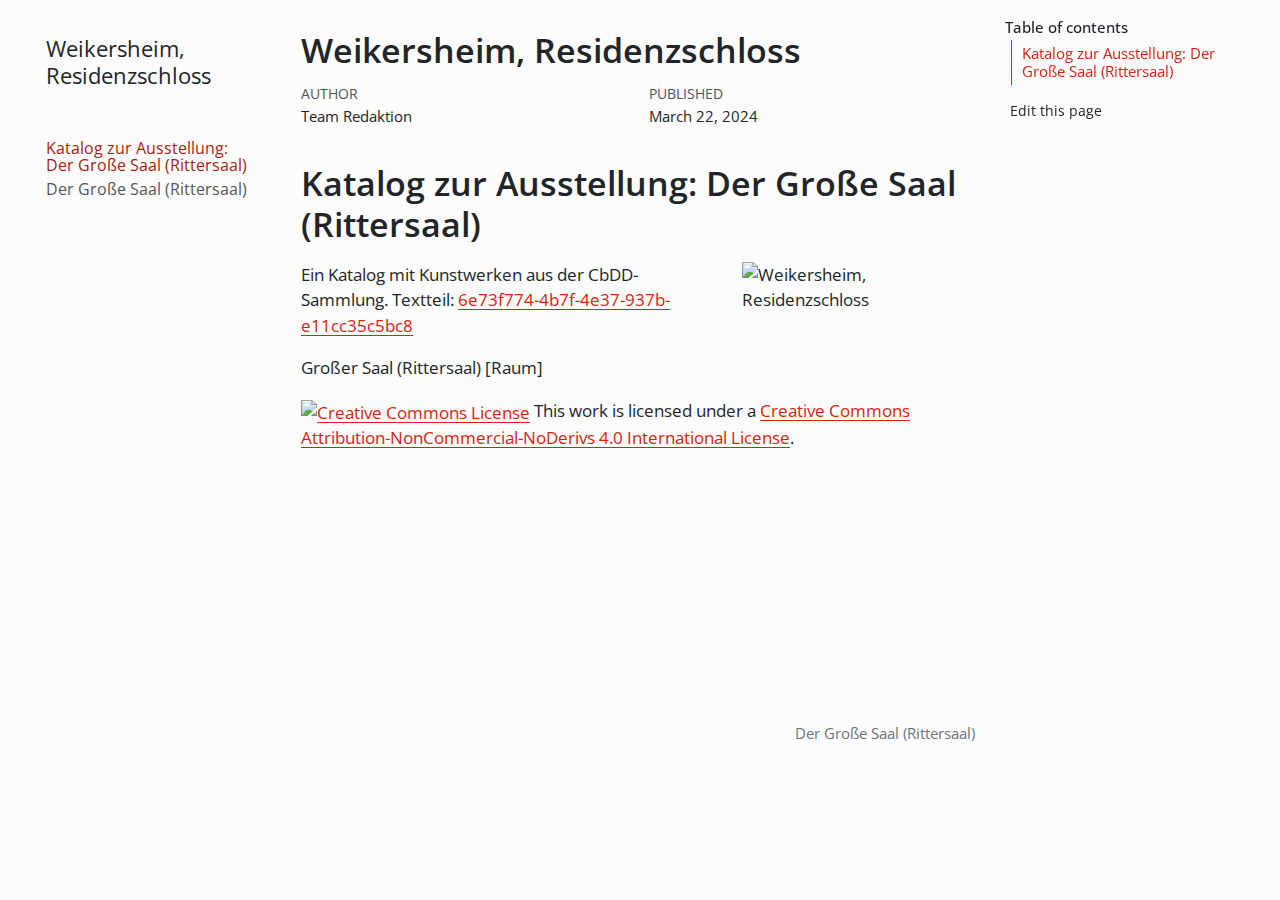
==== docs/index.html @ 5b93f862 "quarto rendered files" ====
<!DOCTYPE html>
<html xmlns="http://www.w3.org/1999/xhtml" lang="en" xml:lang="en"><head>

<meta charset="utf-8">
<meta name="generator" content="quarto-1.4.554">

<meta name="viewport" content="width=device-width, initial-scale=1.0, user-scalable=yes">

<meta name="author" content="Team Redaktion">
<meta name="dcterms.date" content="2024-03-22">

<title>Weikersheim, Residenzschloss</title>
<style>
code{white-space: pre-wrap;}
span.smallcaps{font-variant: small-caps;}
div.columns{display: flex; gap: min(4vw, 1.5em);}
div.column{flex: auto; overflow-x: auto;}
div.hanging-indent{margin-left: 1.5em; text-indent: -1.5em;}
ul.task-list{list-style: none;}
ul.task-list li input[type="checkbox"] {
  width: 0.8em;
  margin: 0 0.8em 0.2em -1em; /* quarto-specific, see https://github.com/quarto-dev/quarto-cli/issues/4556 */ 
  vertical-align: middle;
}
</style>


<script src="site_libs/quarto-nav/quarto-nav.js"></script>
<script src="site_libs/quarto-nav/headroom.min.js"></script>
<script src="site_libs/clipboard/clipboard.min.js"></script>
<script src="site_libs/quarto-search/autocomplete.umd.js"></script>
<script src="site_libs/quarto-search/fuse.min.js"></script>
<script src="site_libs/quarto-search/quarto-search.js"></script>
<meta name="quarto:offset" content="./">
<link href="./section.html" rel="next">
<script src="site_libs/quarto-html/quarto.js"></script>
<script src="site_libs/quarto-html/popper.min.js"></script>
<script src="site_libs/quarto-html/tippy.umd.min.js"></script>
<script src="site_libs/quarto-html/anchor.min.js"></script>
<link href="site_libs/quarto-html/tippy.css" rel="stylesheet">
<link href="site_libs/quarto-html/quarto-syntax-highlighting.css" rel="stylesheet" id="quarto-text-highlighting-styles">
<script src="site_libs/bootstrap/bootstrap.min.js"></script>
<link href="site_libs/bootstrap/bootstrap-icons.css" rel="stylesheet">
<link href="site_libs/bootstrap/bootstrap.min.css" rel="stylesheet" id="quarto-bootstrap" data-mode="light">
<script id="quarto-search-options" type="application/json">{
  "location": "sidebar",
  "copy-button": false,
  "collapse-after": 3,
  "panel-placement": "start",
  "type": "textbox",
  "limit": 50,
  "keyboard-shortcut": [
    "f",
    "/",
    "s"
  ],
  "show-item-context": false,
  "language": {
    "search-no-results-text": "No results",
    "search-matching-documents-text": "matching documents",
    "search-copy-link-title": "Copy link to search",
    "search-hide-matches-text": "Hide additional matches",
    "search-more-match-text": "more match in this document",
    "search-more-matches-text": "more matches in this document",
    "search-clear-button-title": "Clear",
    "search-text-placeholder": "",
    "search-detached-cancel-button-title": "Cancel",
    "search-submit-button-title": "Submit",
    "search-label": "Search"
  }
}</script>
<script async="" src="https://hypothes.is/embed.js"></script>
<script>
  window.document.addEventListener("DOMContentLoaded", function (_event) {
    document.body.classList.add('hypothesis-enabled');
  });
</script>


</head>

<body class="nav-sidebar floating">

<div id="quarto-search-results"></div>
  <header id="quarto-header" class="headroom fixed-top">
  <nav class="quarto-secondary-nav">
    <div class="container-fluid d-flex">
      <button type="button" class="quarto-btn-toggle btn" data-bs-toggle="collapse" data-bs-target=".quarto-sidebar-collapse-item" aria-controls="quarto-sidebar" aria-expanded="false" aria-label="Toggle sidebar navigation" onclick="if (window.quartoToggleHeadroom) { window.quartoToggleHeadroom(); }">
        <i class="bi bi-layout-text-sidebar-reverse"></i>
      </button>
        <nav class="quarto-page-breadcrumbs" aria-label="breadcrumb"><ol class="breadcrumb"><li class="breadcrumb-item"><a href="./index.html"><span class="chapter-title">Katalog zur Ausstellung: Der Große Saal (Rittersaal)</span></a></li></ol></nav>
        <a class="flex-grow-1" role="button" data-bs-toggle="collapse" data-bs-target=".quarto-sidebar-collapse-item" aria-controls="quarto-sidebar" aria-expanded="false" aria-label="Toggle sidebar navigation" onclick="if (window.quartoToggleHeadroom) { window.quartoToggleHeadroom(); }">      
        </a>
      <button type="button" class="btn quarto-search-button" aria-label="" onclick="window.quartoOpenSearch();">
        <i class="bi bi-search"></i>
      </button>
    </div>
  </nav>
</header>
<!-- content -->
<div id="quarto-content" class="quarto-container page-columns page-rows-contents page-layout-article">
<!-- sidebar -->
  <nav id="quarto-sidebar" class="sidebar collapse collapse-horizontal quarto-sidebar-collapse-item sidebar-navigation floating overflow-auto">
    <div class="pt-lg-2 mt-2 text-left sidebar-header">
    <div class="sidebar-title mb-0 py-0">
      <a href="./">Weikersheim, Residenzschloss</a> 
        <div class="sidebar-tools-main">
    <a href="https://github.com/0xBuro/section-notebook" title="Source Code" class="quarto-navigation-tool px-1" aria-label="Source Code"><i class="bi bi-github"></i></a>
    <div class="dropdown">
      <a href="" title="Download" id="quarto-navigation-tool-dropdown-0" class="quarto-navigation-tool dropdown-toggle px-1" data-bs-toggle="dropdown" aria-expanded="false" aria-label="Download"><i class="bi bi-download"></i></a>
      <ul class="dropdown-menu" aria-labelledby="quarto-navigation-tool-dropdown-0">
          <li>
            <a class="dropdown-item sidebar-tools-main-item" href="./Weikersheim,-Residenzschloss.pdf">
              <i class="bi bi-bi-file-pdf pe-1"></i>
            Download PDF
            </a>
          </li>
          <li>
            <a class="dropdown-item sidebar-tools-main-item" href="./Weikersheim,-Residenzschloss.docx">
              <i class="bi bi-bi-file-word pe-1"></i>
            Download Docx
            </a>
          </li>
          <li>
            <a class="dropdown-item sidebar-tools-main-item" href="./Weikersheim,-Residenzschloss.epub">
              <i class="bi bi-bi-journal pe-1"></i>
            Download ePub
            </a>
          </li>
      </ul>
    </div>
</div>
    </div>
      </div>
        <div class="mt-2 flex-shrink-0 align-items-center">
        <div class="sidebar-search">
        <div id="quarto-search" class="" title="Search"></div>
        </div>
        </div>
    <div class="sidebar-menu-container"> 
    <ul class="list-unstyled mt-1">
        <li class="sidebar-item">
  <div class="sidebar-item-container"> 
  <a href="./index.html" class="sidebar-item-text sidebar-link active"><span class="chapter-title">Katalog zur Ausstellung: Der Große Saal (Rittersaal)</span></a>
  </div>
</li>
        <li class="sidebar-item">
  <div class="sidebar-item-container"> 
  <a href="./section.html" class="sidebar-item-text sidebar-link"><span class="chapter-title">Der Große Saal (Rittersaal)</span></a>
  </div>
</li>
    </ul>
    </div>
</nav>
<div id="quarto-sidebar-glass" class="quarto-sidebar-collapse-item" data-bs-toggle="collapse" data-bs-target=".quarto-sidebar-collapse-item"></div>
<!-- margin-sidebar -->
    <div id="quarto-margin-sidebar" class="sidebar margin-sidebar">
        <nav id="TOC" role="doc-toc" class="toc-active">
    <h2 id="toc-title">Table of contents</h2>
   
  <ul>
  <li><a href="#katalog-zur-ausstellung-der-große-saal-rittersaal" id="toc-katalog-zur-ausstellung-der-große-saal-rittersaal" class="nav-link active" data-scroll-target="#katalog-zur-ausstellung-der-große-saal-rittersaal">Katalog zur Ausstellung: Der Große Saal (Rittersaal)</a></li>
  </ul>
<div class="toc-actions"><ul><li><a href="https://github.com/0xBuro/section-notebook/edit/main/index.qmd" class="toc-action"><i class="bi bi-github"></i>Edit this page</a></li></ul></div></nav>
    </div>
<!-- main -->
<main class="content" id="quarto-document-content">

<header id="title-block-header" class="quarto-title-block default">
<div class="quarto-title">
<h1 class="title">Weikersheim, Residenzschloss</h1>
</div>



<div class="quarto-title-meta">

    <div>
    <div class="quarto-title-meta-heading">Author</div>
    <div class="quarto-title-meta-contents">
             <p>Team Redaktion </p>
          </div>
  </div>
    
    <div>
    <div class="quarto-title-meta-heading">Published</div>
    <div class="quarto-title-meta-contents">
      <p class="date">March 22, 2024</p>
    </div>
  </div>
  
    
  </div>
  


</header>



<section id="katalog-zur-ausstellung-der-große-saal-rittersaal" class="level1">
<h1>Katalog zur Ausstellung: Der Große Saal (Rittersaal)</h1><p><img src="images/fmd10005860a.jpg" title="Weikersheim, Residenzschloss" class="quarto-cover-image img-fluid"></p>
<p>Ein Katalog mit Kunstwerken aus der CbDD-Sammlung. Textteil: <a href="https://www.deckenmalerei.eu/42d06165-58e7-4653-bfe4-3d5f7091fc33#6e73f774-4b7f-4e37-937b-e11cc35c5bc8">6e73f774-4b7f-4e37-937b-e11cc35c5bc8</a></p>
<p>Großer Saal (Rittersaal) [Raum]<br></p>
<p><a rel="license" href="https://creativecommons.org/licenses/by-nc-nd/4.0/"><img alt="Creative Commons License" style="border-width:0" src="https://licensebuttons.net/l/by-nc-nd/4.0/88x31.png"></a> This work is licensed under a <a rel="license" href="https://creativecommons.org/licenses/by-nc-nd/4.0/">Creative Commons Attribution-NonCommercial-NoDerivs 4.0 International License</a>.</p>


</section>

</main> <!-- /main -->
<script id="quarto-html-after-body" type="application/javascript">
window.document.addEventListener("DOMContentLoaded", function (event) {
  const toggleBodyColorMode = (bsSheetEl) => {
    const mode = bsSheetEl.getAttribute("data-mode");
    const bodyEl = window.document.querySelector("body");
    if (mode === "dark") {
      bodyEl.classList.add("quarto-dark");
      bodyEl.classList.remove("quarto-light");
    } else {
      bodyEl.classList.add("quarto-light");
      bodyEl.classList.remove("quarto-dark");
    }
  }
  const toggleBodyColorPrimary = () => {
    const bsSheetEl = window.document.querySelector("link#quarto-bootstrap");
    if (bsSheetEl) {
      toggleBodyColorMode(bsSheetEl);
    }
  }
  toggleBodyColorPrimary();  
  const icon = "";
  const anchorJS = new window.AnchorJS();
  anchorJS.options = {
    placement: 'right',
    icon: icon
  };
  anchorJS.add('.anchored');
  const isCodeAnnotation = (el) => {
    for (const clz of el.classList) {
      if (clz.startsWith('code-annotation-')) {                     
        return true;
      }
    }
    return false;
  }
  const clipboard = new window.ClipboardJS('.code-copy-button', {
    text: function(trigger) {
      const codeEl = trigger.previousElementSibling.cloneNode(true);
      for (const childEl of codeEl.children) {
        if (isCodeAnnotation(childEl)) {
          childEl.remove();
        }
      }
      return codeEl.innerText;
    }
  });
  clipboard.on('success', function(e) {
    // button target
    const button = e.trigger;
    // don't keep focus
    button.blur();
    // flash "checked"
    button.classList.add('code-copy-button-checked');
    var currentTitle = button.getAttribute("title");
    button.setAttribute("title", "Copied!");
    let tooltip;
    if (window.bootstrap) {
      button.setAttribute("data-bs-toggle", "tooltip");
      button.setAttribute("data-bs-placement", "left");
      button.setAttribute("data-bs-title", "Copied!");
      tooltip = new bootstrap.Tooltip(button, 
        { trigger: "manual", 
          customClass: "code-copy-button-tooltip",
          offset: [0, -8]});
      tooltip.show();    
    }
    setTimeout(function() {
      if (tooltip) {
        tooltip.hide();
        button.removeAttribute("data-bs-title");
        button.removeAttribute("data-bs-toggle");
        button.removeAttribute("data-bs-placement");
      }
      button.setAttribute("title", currentTitle);
      button.classList.remove('code-copy-button-checked');
    }, 1000);
    // clear code selection
    e.clearSelection();
  });
    var localhostRegex = new RegExp(/^(?:http|https):\/\/localhost\:?[0-9]*\//);
    var mailtoRegex = new RegExp(/^mailto:/);
      var filterRegex = new RegExp('/' + window.location.host + '/');
    var isInternal = (href) => {
        return filterRegex.test(href) || localhostRegex.test(href) || mailtoRegex.test(href);
    }
    // Inspect non-navigation links and adorn them if external
 	var links = window.document.querySelectorAll('a[href]:not(.nav-link):not(.navbar-brand):not(.toc-action):not(.sidebar-link):not(.sidebar-item-toggle):not(.pagination-link):not(.no-external):not([aria-hidden]):not(.dropdown-item):not(.quarto-navigation-tool)');
    for (var i=0; i<links.length; i++) {
      const link = links[i];
      if (!isInternal(link.href)) {
        // undo the damage that might have been done by quarto-nav.js in the case of
        // links that we want to consider external
        if (link.dataset.originalHref !== undefined) {
          link.href = link.dataset.originalHref;
        }
      }
    }
  function tippyHover(el, contentFn, onTriggerFn, onUntriggerFn) {
    const config = {
      allowHTML: true,
      maxWidth: 500,
      delay: 100,
      arrow: false,
      appendTo: function(el) {
          return el.parentElement;
      },
      interactive: true,
      interactiveBorder: 10,
      theme: 'quarto',
      placement: 'bottom-start',
    };
    if (contentFn) {
      config.content = contentFn;
    }
    if (onTriggerFn) {
      config.onTrigger = onTriggerFn;
    }
    if (onUntriggerFn) {
      config.onUntrigger = onUntriggerFn;
    }
    window.tippy(el, config); 
  }
  const noterefs = window.document.querySelectorAll('a[role="doc-noteref"]');
  for (var i=0; i<noterefs.length; i++) {
    const ref = noterefs[i];
    tippyHover(ref, function() {
      // use id or data attribute instead here
      let href = ref.getAttribute('data-footnote-href') || ref.getAttribute('href');
      try { href = new URL(href).hash; } catch {}
      const id = href.replace(/^#\/?/, "");
      const note = window.document.getElementById(id);
      if (note) {
        return note.innerHTML;
      } else {
        return "";
      }
    });
  }
  const xrefs = window.document.querySelectorAll('a.quarto-xref');
  const processXRef = (id, note) => {
    // Strip column container classes
    const stripColumnClz = (el) => {
      el.classList.remove("page-full", "page-columns");
      if (el.children) {
        for (const child of el.children) {
          stripColumnClz(child);
        }
      }
    }
    stripColumnClz(note)
    if (id === null || id.startsWith('sec-')) {
      // Special case sections, only their first couple elements
      const container = document.createElement("div");
      if (note.children && note.children.length > 2) {
        container.appendChild(note.children[0].cloneNode(true));
        for (let i = 1; i < note.children.length; i++) {
          const child = note.children[i];
          if (child.tagName === "P" && child.innerText === "") {
            continue;
          } else {
            container.appendChild(child.cloneNode(true));
            break;
          }
        }
        if (window.Quarto?.typesetMath) {
          window.Quarto.typesetMath(container);
        }
        return container.innerHTML
      } else {
        if (window.Quarto?.typesetMath) {
          window.Quarto.typesetMath(note);
        }
        return note.innerHTML;
      }
    } else {
      // Remove any anchor links if they are present
      const anchorLink = note.querySelector('a.anchorjs-link');
      if (anchorLink) {
        anchorLink.remove();
      }
      if (window.Quarto?.typesetMath) {
        window.Quarto.typesetMath(note);
      }
      // TODO in 1.5, we should make sure this works without a callout special case
      if (note.classList.contains("callout")) {
        return note.outerHTML;
      } else {
        return note.innerHTML;
      }
    }
  }
  for (var i=0; i<xrefs.length; i++) {
    const xref = xrefs[i];
    tippyHover(xref, undefined, function(instance) {
      instance.disable();
      let url = xref.getAttribute('href');
      let hash = undefined; 
      if (url.startsWith('#')) {
        hash = url;
      } else {
        try { hash = new URL(url).hash; } catch {}
      }
      if (hash) {
        const id = hash.replace(/^#\/?/, "");
        const note = window.document.getElementById(id);
        if (note !== null) {
          try {
            const html = processXRef(id, note.cloneNode(true));
            instance.setContent(html);
          } finally {
            instance.enable();
            instance.show();
          }
        } else {
          // See if we can fetch this
          fetch(url.split('#')[0])
          .then(res => res.text())
          .then(html => {
            const parser = new DOMParser();
            const htmlDoc = parser.parseFromString(html, "text/html");
            const note = htmlDoc.getElementById(id);
            if (note !== null) {
              const html = processXRef(id, note);
              instance.setContent(html);
            } 
          }).finally(() => {
            instance.enable();
            instance.show();
          });
        }
      } else {
        // See if we can fetch a full url (with no hash to target)
        // This is a special case and we should probably do some content thinning / targeting
        fetch(url)
        .then(res => res.text())
        .then(html => {
          const parser = new DOMParser();
          const htmlDoc = parser.parseFromString(html, "text/html");
          const note = htmlDoc.querySelector('main.content');
          if (note !== null) {
            // This should only happen for chapter cross references
            // (since there is no id in the URL)
            // remove the first header
            if (note.children.length > 0 && note.children[0].tagName === "HEADER") {
              note.children[0].remove();
            }
            const html = processXRef(null, note);
            instance.setContent(html);
          } 
        }).finally(() => {
          instance.enable();
          instance.show();
        });
      }
    }, function(instance) {
    });
  }
      let selectedAnnoteEl;
      const selectorForAnnotation = ( cell, annotation) => {
        let cellAttr = 'data-code-cell="' + cell + '"';
        let lineAttr = 'data-code-annotation="' +  annotation + '"';
        const selector = 'span[' + cellAttr + '][' + lineAttr + ']';
        return selector;
      }
      const selectCodeLines = (annoteEl) => {
        const doc = window.document;
        const targetCell = annoteEl.getAttribute("data-target-cell");
        const targetAnnotation = annoteEl.getAttribute("data-target-annotation");
        const annoteSpan = window.document.querySelector(selectorForAnnotation(targetCell, targetAnnotation));
        const lines = annoteSpan.getAttribute("data-code-lines").split(",");
        const lineIds = lines.map((line) => {
          return targetCell + "-" + line;
        })
        let top = null;
        let height = null;
        let parent = null;
        if (lineIds.length > 0) {
            //compute the position of the single el (top and bottom and make a div)
            const el = window.document.getElementById(lineIds[0]);
            top = el.offsetTop;
            height = el.offsetHeight;
            parent = el.parentElement.parentElement;
          if (lineIds.length > 1) {
            const lastEl = window.document.getElementById(lineIds[lineIds.length - 1]);
            const bottom = lastEl.offsetTop + lastEl.offsetHeight;
            height = bottom - top;
          }
          if (top !== null && height !== null && parent !== null) {
            // cook up a div (if necessary) and position it 
            let div = window.document.getElementById("code-annotation-line-highlight");
            if (div === null) {
              div = window.document.createElement("div");
              div.setAttribute("id", "code-annotation-line-highlight");
              div.style.position = 'absolute';
              parent.appendChild(div);
            }
            div.style.top = top - 2 + "px";
            div.style.height = height + 4 + "px";
            div.style.left = 0;
            let gutterDiv = window.document.getElementById("code-annotation-line-highlight-gutter");
            if (gutterDiv === null) {
              gutterDiv = window.document.createElement("div");
              gutterDiv.setAttribute("id", "code-annotation-line-highlight-gutter");
              gutterDiv.style.position = 'absolute';
              const codeCell = window.document.getElementById(targetCell);
              const gutter = codeCell.querySelector('.code-annotation-gutter');
              gutter.appendChild(gutterDiv);
            }
            gutterDiv.style.top = top - 2 + "px";
            gutterDiv.style.height = height + 4 + "px";
          }
          selectedAnnoteEl = annoteEl;
        }
      };
      const unselectCodeLines = () => {
        const elementsIds = ["code-annotation-line-highlight", "code-annotation-line-highlight-gutter"];
        elementsIds.forEach((elId) => {
          const div = window.document.getElementById(elId);
          if (div) {
            div.remove();
          }
        });
        selectedAnnoteEl = undefined;
      };
        // Handle positioning of the toggle
    window.addEventListener(
      "resize",
      throttle(() => {
        elRect = undefined;
        if (selectedAnnoteEl) {
          selectCodeLines(selectedAnnoteEl);
        }
      }, 10)
    );
    function throttle(fn, ms) {
    let throttle = false;
    let timer;
      return (...args) => {
        if(!throttle) { // first call gets through
            fn.apply(this, args);
            throttle = true;
        } else { // all the others get throttled
            if(timer) clearTimeout(timer); // cancel #2
            timer = setTimeout(() => {
              fn.apply(this, args);
              timer = throttle = false;
            }, ms);
        }
      };
    }
      // Attach click handler to the DT
      const annoteDls = window.document.querySelectorAll('dt[data-target-cell]');
      for (const annoteDlNode of annoteDls) {
        annoteDlNode.addEventListener('click', (event) => {
          const clickedEl = event.target;
          if (clickedEl !== selectedAnnoteEl) {
            unselectCodeLines();
            const activeEl = window.document.querySelector('dt[data-target-cell].code-annotation-active');
            if (activeEl) {
              activeEl.classList.remove('code-annotation-active');
            }
            selectCodeLines(clickedEl);
            clickedEl.classList.add('code-annotation-active');
          } else {
            // Unselect the line
            unselectCodeLines();
            clickedEl.classList.remove('code-annotation-active');
          }
        });
      }
  const findCites = (el) => {
    const parentEl = el.parentElement;
    if (parentEl) {
      const cites = parentEl.dataset.cites;
      if (cites) {
        return {
          el,
          cites: cites.split(' ')
        };
      } else {
        return findCites(el.parentElement)
      }
    } else {
      return undefined;
    }
  };
  var bibliorefs = window.document.querySelectorAll('a[role="doc-biblioref"]');
  for (var i=0; i<bibliorefs.length; i++) {
    const ref = bibliorefs[i];
    const citeInfo = findCites(ref);
    if (citeInfo) {
      tippyHover(citeInfo.el, function() {
        var popup = window.document.createElement('div');
        citeInfo.cites.forEach(function(cite) {
          var citeDiv = window.document.createElement('div');
          citeDiv.classList.add('hanging-indent');
          citeDiv.classList.add('csl-entry');
          var biblioDiv = window.document.getElementById('ref-' + cite);
          if (biblioDiv) {
            citeDiv.innerHTML = biblioDiv.innerHTML;
          }
          popup.appendChild(citeDiv);
        });
        return popup.innerHTML;
      });
    }
  }
});
</script>
<nav class="page-navigation">
  <div class="nav-page nav-page-previous">
  </div>
  <div class="nav-page nav-page-next">
      <a href="./section.html" class="pagination-link" aria-label="Der Große Saal (Rittersaal)">
        <span class="nav-page-text"><span class="chapter-title">Der Große Saal (Rittersaal)</span></span> <i class="bi bi-arrow-right-short"></i>
      </a>
  </div>
</nav>
</div> <!-- /content -->




<footer class="footer"><div class="nav-footer"><div class="nav-footer-center"><div class="toc-actions d-sm-block d-md-none"><ul><li><a href="https://github.com/0xBuro/section-notebook/edit/main/index.qmd" class="toc-action"><i class="bi bi-github"></i>Edit this page</a></li></ul></div></div></div></footer></body></html>
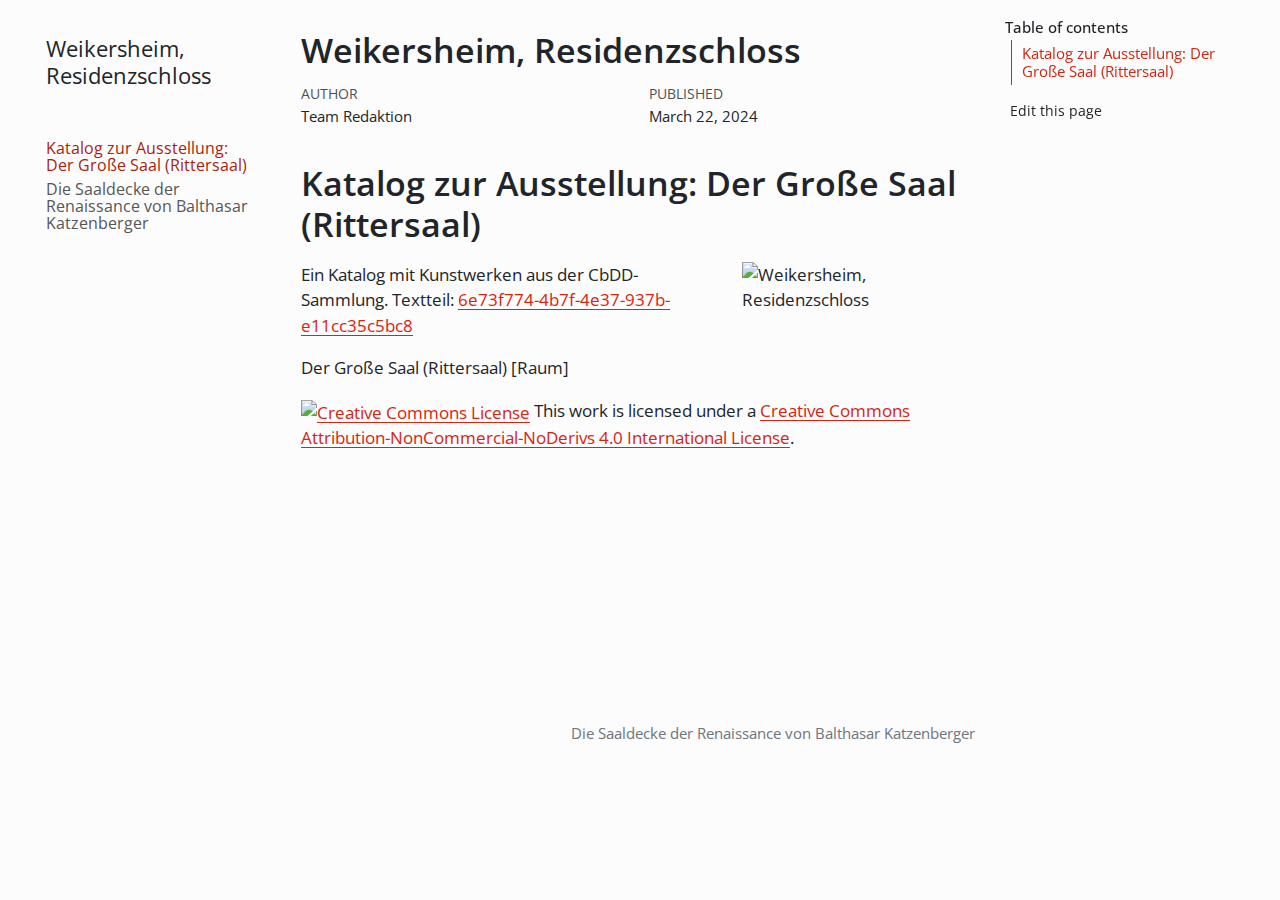
==== commit 5f5b3dab: "minor update hw2" ====
--- a/docs/index.html
+++ b/docs/index.html
@@ -146,7 +146,7 @@
 </li>
         <li class="sidebar-item">
   <div class="sidebar-item-container"> 
-  <a href="./section.html" class="sidebar-item-text sidebar-link"><span class="chapter-title">Der Große Saal (Rittersaal)</span></a>
+  <a href="./section.html" class="sidebar-item-text sidebar-link"><span class="chapter-title">Die Saaldecke der Renaissance von Balthasar Katzenberger</span></a>
   </div>
 </li>
     </ul>
@@ -200,8 +200,8 @@
 
 <section id="katalog-zur-ausstellung-der-große-saal-rittersaal" class="level1">
 <h1>Katalog zur Ausstellung: Der Große Saal (Rittersaal)</h1><p><img src="images/fmd10005860a.jpg" title="Weikersheim, Residenzschloss" class="quarto-cover-image img-fluid"></p>
-<p>Ein Katalog mit Kunstwerken aus der CbDD-Sammlung. Textteil: <a href="https://www.deckenmalerei.eu/42d06165-58e7-4653-bfe4-3d5f7091fc33#6e73f774-4b7f-4e37-937b-e11cc35c5bc8">6e73f774-4b7f-4e37-937b-e11cc35c5bc8</a></p>
-<p>Großer Saal (Rittersaal) [Raum]<br></p>
+<p>Ein Katalog mit Kunstwerken aus der CbDD-Sammlung. Textteil: <a href="https://www.deckenmalerei.eu/6e73f774-4b7f-4e37-937b-e11cc35c5bc8">6e73f774-4b7f-4e37-937b-e11cc35c5bc8</a></p>
+<p>Der Große Saal (Rittersaal) [Raum]<br></p>
 <p><a rel="license" href="https://creativecommons.org/licenses/by-nc-nd/4.0/"><img alt="Creative Commons License" style="border-width:0" src="https://licensebuttons.net/l/by-nc-nd/4.0/88x31.png"></a> This work is licensed under a <a rel="license" href="https://creativecommons.org/licenses/by-nc-nd/4.0/">Creative Commons Attribution-NonCommercial-NoDerivs 4.0 International License</a>.</p>
 
 
@@ -621,8 +621,8 @@
   <div class="nav-page nav-page-previous">
   </div>
   <div class="nav-page nav-page-next">
-      <a href="./section.html" class="pagination-link" aria-label="Der Große Saal (Rittersaal)">
-        <span class="nav-page-text"><span class="chapter-title">Der Große Saal (Rittersaal)</span></span> <i class="bi bi-arrow-right-short"></i>
+      <a href="./section.html" class="pagination-link" aria-label="Die Saaldecke der Renaissance von Balthasar Katzenberger">
+        <span class="nav-page-text"><span class="chapter-title">Die Saaldecke der Renaissance von Balthasar Katzenberger</span></span> <i class="bi bi-arrow-right-short"></i>
       </a>
   </div>
 </nav>
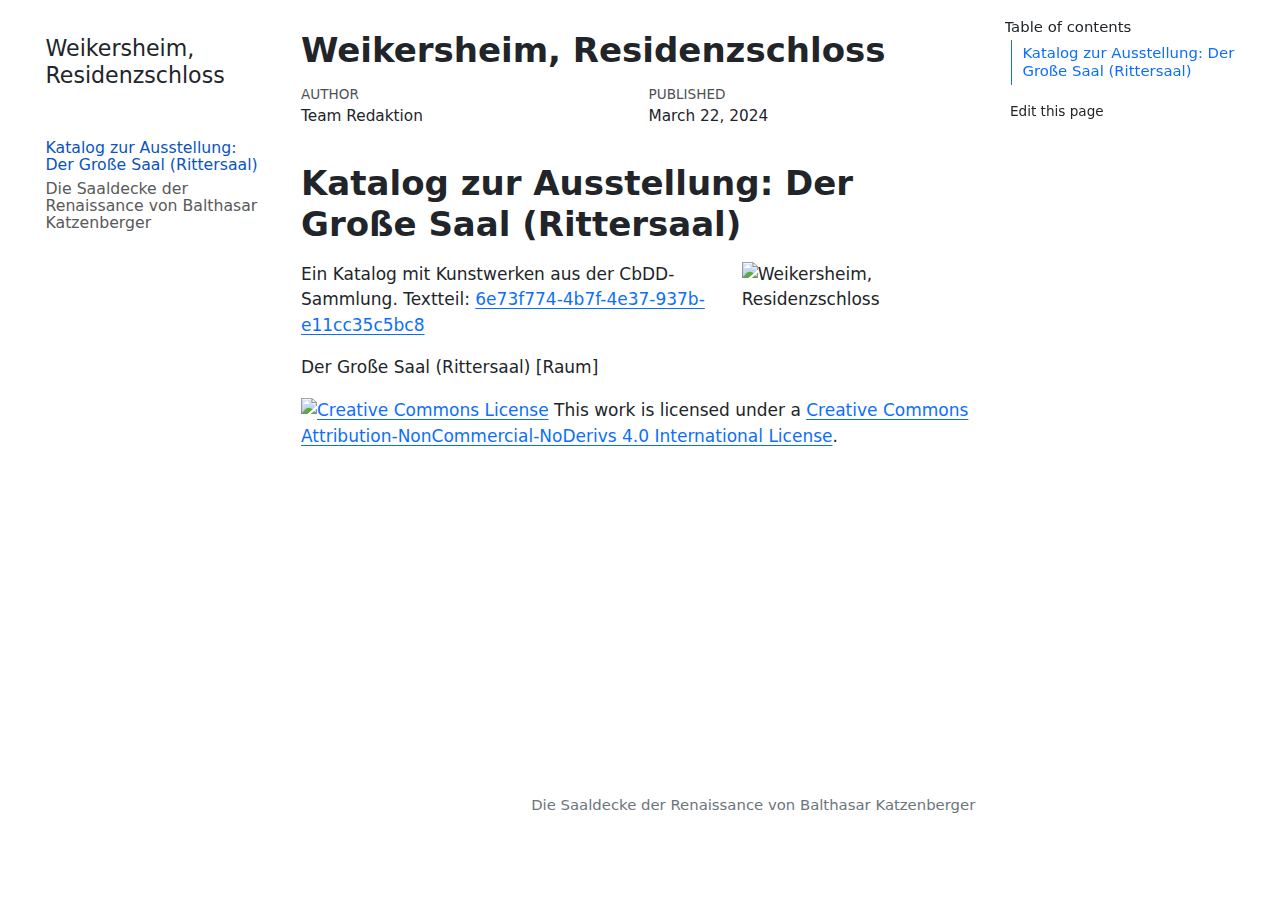
==== commit 138b195e: "minor fixes" ====
--- a/docs/index.html
+++ b/docs/index.html
@@ -2,7 +2,7 @@
 <html xmlns="http://www.w3.org/1999/xhtml" lang="en" xml:lang="en"><head>
 
 <meta charset="utf-8">
-<meta name="generator" content="quarto-1.4.554">
+<meta name="generator" content="quarto-1.5.55">
 
 <meta name="viewport" content="width=device-width, initial-scale=1.0, user-scalable=yes">
 
@@ -85,13 +85,13 @@
   <header id="quarto-header" class="headroom fixed-top">
   <nav class="quarto-secondary-nav">
     <div class="container-fluid d-flex">
-      <button type="button" class="quarto-btn-toggle btn" data-bs-toggle="collapse" data-bs-target=".quarto-sidebar-collapse-item" aria-controls="quarto-sidebar" aria-expanded="false" aria-label="Toggle sidebar navigation" onclick="if (window.quartoToggleHeadroom) { window.quartoToggleHeadroom(); }">
+      <button type="button" class="quarto-btn-toggle btn" data-bs-toggle="collapse" role="button" data-bs-target=".quarto-sidebar-collapse-item" aria-controls="quarto-sidebar" aria-expanded="false" aria-label="Toggle sidebar navigation" onclick="if (window.quartoToggleHeadroom) { window.quartoToggleHeadroom(); }">
         <i class="bi bi-layout-text-sidebar-reverse"></i>
       </button>
         <nav class="quarto-page-breadcrumbs" aria-label="breadcrumb"><ol class="breadcrumb"><li class="breadcrumb-item"><a href="./index.html"><span class="chapter-title">Katalog zur Ausstellung: Der Große Saal (Rittersaal)</span></a></li></ol></nav>
-        <a class="flex-grow-1" role="button" data-bs-toggle="collapse" data-bs-target=".quarto-sidebar-collapse-item" aria-controls="quarto-sidebar" aria-expanded="false" aria-label="Toggle sidebar navigation" onclick="if (window.quartoToggleHeadroom) { window.quartoToggleHeadroom(); }">      
+        <a class="flex-grow-1" role="navigation" data-bs-toggle="collapse" data-bs-target=".quarto-sidebar-collapse-item" aria-controls="quarto-sidebar" aria-expanded="false" aria-label="Toggle sidebar navigation" onclick="if (window.quartoToggleHeadroom) { window.quartoToggleHeadroom(); }">      
         </a>
-      <button type="button" class="btn quarto-search-button" aria-label="" onclick="window.quartoOpenSearch();">
+      <button type="button" class="btn quarto-search-button" aria-label="Search" onclick="window.quartoOpenSearch();">
         <i class="bi bi-search"></i>
       </button>
     </div>
@@ -107,23 +107,23 @@
         <div class="sidebar-tools-main">
     <a href="https://github.com/0xBuro/section-notebook" title="Source Code" class="quarto-navigation-tool px-1" aria-label="Source Code"><i class="bi bi-github"></i></a>
     <div class="dropdown">
-      <a href="" title="Download" id="quarto-navigation-tool-dropdown-0" class="quarto-navigation-tool dropdown-toggle px-1" data-bs-toggle="dropdown" aria-expanded="false" aria-label="Download"><i class="bi bi-download"></i></a>
+      <a href="" title="Download" id="quarto-navigation-tool-dropdown-0" class="quarto-navigation-tool dropdown-toggle px-1" data-bs-toggle="dropdown" aria-expanded="false" role="link" aria-label="Download"><i class="bi bi-download"></i></a>
       <ul class="dropdown-menu" aria-labelledby="quarto-navigation-tool-dropdown-0">
           <li>
             <a class="dropdown-item sidebar-tools-main-item" href="./Weikersheim,-Residenzschloss.pdf">
-              <i class="bi bi-bi-file-pdf pe-1"></i>
+              <i class="bi bi-file-pdf pe-1"></i>
             Download PDF
             </a>
           </li>
           <li>
             <a class="dropdown-item sidebar-tools-main-item" href="./Weikersheim,-Residenzschloss.docx">
-              <i class="bi bi-bi-file-word pe-1"></i>
+              <i class="bi bi-file-word pe-1"></i>
             Download Docx
             </a>
           </li>
           <li>
             <a class="dropdown-item sidebar-tools-main-item" href="./Weikersheim,-Residenzschloss.epub">
-              <i class="bi bi-bi-journal pe-1"></i>
+              <i class="bi bi-journal pe-1"></i>
             Download ePub
             </a>
           </li>
@@ -243,18 +243,7 @@
     }
     return false;
   }
-  const clipboard = new window.ClipboardJS('.code-copy-button', {
-    text: function(trigger) {
-      const codeEl = trigger.previousElementSibling.cloneNode(true);
-      for (const childEl of codeEl.children) {
-        if (isCodeAnnotation(childEl)) {
-          childEl.remove();
-        }
-      }
-      return codeEl.innerText;
-    }
-  });
-  clipboard.on('success', function(e) {
+  const onCopySuccess = function(e) {
     // button target
     const button = e.trigger;
     // don't keep focus
@@ -286,7 +275,29 @@
     }, 1000);
     // clear code selection
     e.clearSelection();
+  }
+  const getTextToCopy = function(trigger) {
+      const codeEl = trigger.previousElementSibling.cloneNode(true);
+      for (const childEl of codeEl.children) {
+        if (isCodeAnnotation(childEl)) {
+          childEl.remove();
+        }
+      }
+      return codeEl.innerText;
+  }
+  const clipboard = new window.ClipboardJS('.code-copy-button:not([data-in-quarto-modal])', {
+    text: getTextToCopy
   });
+  clipboard.on('success', onCopySuccess);
+  if (window.document.getElementById('quarto-embedded-source-code-modal')) {
+    // For code content inside modals, clipBoardJS needs to be initialized with a container option
+    // TODO: Check when it could be a function (https://github.com/zenorocha/clipboard.js/issues/860)
+    const clipboardModal = new window.ClipboardJS('.code-copy-button[data-in-quarto-modal]', {
+      text: getTextToCopy,
+      container: window.document.getElementById('quarto-embedded-source-code-modal')
+    });
+    clipboardModal.on('success', onCopySuccess);
+  }
     var localhostRegex = new RegExp(/^(?:http|https):\/\/localhost\:?[0-9]*\//);
     var mailtoRegex = new RegExp(/^mailto:/);
       var filterRegex = new RegExp('/' + window.location.host + '/');
@@ -294,7 +305,7 @@
         return filterRegex.test(href) || localhostRegex.test(href) || mailtoRegex.test(href);
     }
     // Inspect non-navigation links and adorn them if external
- 	var links = window.document.querySelectorAll('a[href]:not(.nav-link):not(.navbar-brand):not(.toc-action):not(.sidebar-link):not(.sidebar-item-toggle):not(.pagination-link):not(.no-external):not([aria-hidden]):not(.dropdown-item):not(.quarto-navigation-tool)');
+ 	var links = window.document.querySelectorAll('a[href]:not(.nav-link):not(.navbar-brand):not(.toc-action):not(.sidebar-link):not(.sidebar-item-toggle):not(.pagination-link):not(.no-external):not([aria-hidden]):not(.dropdown-item):not(.quarto-navigation-tool):not(.about-link)');
     for (var i=0; i<links.length; i++) {
       const link = links[i];
       if (!isInternal(link.href)) {
--- a/docs/site_libs/quarto-html/quarto-syntax-highlighting.css
+++ b/docs/site_libs/quarto-html/quarto-syntax-highlighting.css
@@ -0,0 +1,205 @@
+/* quarto syntax highlight colors */
+:root {
+  --quarto-hl-ot-color: #003B4F;
+  --quarto-hl-at-color: #657422;
+  --quarto-hl-ss-color: #20794D;
+  --quarto-hl-an-color: #5E5E5E;
+  --quarto-hl-fu-color: #4758AB;
+  --quarto-hl-st-color: #20794D;
+  --quarto-hl-cf-color: #003B4F;
+  --quarto-hl-op-color: #5E5E5E;
+  --quarto-hl-er-color: #AD0000;
+  --quarto-hl-bn-color: #AD0000;
+  --quarto-hl-al-color: #AD0000;
+  --quarto-hl-va-color: #111111;
+  --quarto-hl-bu-color: inherit;
+  --quarto-hl-ex-color: inherit;
+  --quarto-hl-pp-color: #AD0000;
+  --quarto-hl-in-color: #5E5E5E;
+  --quarto-hl-vs-color: #20794D;
+  --quarto-hl-wa-color: #5E5E5E;
+  --quarto-hl-do-color: #5E5E5E;
+  --quarto-hl-im-color: #00769E;
+  --quarto-hl-ch-color: #20794D;
+  --quarto-hl-dt-color: #AD0000;
+  --quarto-hl-fl-color: #AD0000;
+  --quarto-hl-co-color: #5E5E5E;
+  --quarto-hl-cv-color: #5E5E5E;
+  --quarto-hl-cn-color: #8f5902;
+  --quarto-hl-sc-color: #5E5E5E;
+  --quarto-hl-dv-color: #AD0000;
+  --quarto-hl-kw-color: #003B4F;
+}
+
+/* other quarto variables */
+:root {
+  --quarto-font-monospace: SFMono-Regular, Menlo, Monaco, Consolas, "Liberation Mono", "Courier New", monospace;
+}
+
+pre > code.sourceCode > span {
+  color: #003B4F;
+}
+
+code span {
+  color: #003B4F;
+}
+
+code.sourceCode > span {
+  color: #003B4F;
+}
+
+div.sourceCode,
+div.sourceCode pre.sourceCode {
+  color: #003B4F;
+}
+
+code span.ot {
+  color: #003B4F;
+  font-style: inherit;
+}
+
+code span.at {
+  color: #657422;
+  font-style: inherit;
+}
+
+code span.ss {
+  color: #20794D;
+  font-style: inherit;
+}
+
+code span.an {
+  color: #5E5E5E;
+  font-style: inherit;
+}
+
+code span.fu {
+  color: #4758AB;
+  font-style: inherit;
+}
+
+code span.st {
+  color: #20794D;
+  font-style: inherit;
+}
+
+code span.cf {
+  color: #003B4F;
+  font-weight: bold;
+  font-style: inherit;
+}
+
+code span.op {
+  color: #5E5E5E;
+  font-style: inherit;
+}
+
+code span.er {
+  color: #AD0000;
+  font-style: inherit;
+}
+
+code span.bn {
+  color: #AD0000;
+  font-style: inherit;
+}
+
+code span.al {
+  color: #AD0000;
+  font-style: inherit;
+}
+
+code span.va {
+  color: #111111;
+  font-style: inherit;
+}
+
+code span.bu {
+  font-style: inherit;
+}
+
+code span.ex {
+  font-style: inherit;
+}
+
+code span.pp {
+  color: #AD0000;
+  font-style: inherit;
+}
+
+code span.in {
+  color: #5E5E5E;
+  font-style: inherit;
+}
+
+code span.vs {
+  color: #20794D;
+  font-style: inherit;
+}
+
+code span.wa {
+  color: #5E5E5E;
+  font-style: italic;
+}
+
+code span.do {
+  color: #5E5E5E;
+  font-style: italic;
+}
+
+code span.im {
+  color: #00769E;
+  font-style: inherit;
+}
+
+code span.ch {
+  color: #20794D;
+  font-style: inherit;
+}
+
+code span.dt {
+  color: #AD0000;
+  font-style: inherit;
+}
+
+code span.fl {
+  color: #AD0000;
+  font-style: inherit;
+}
+
+code span.co {
+  color: #5E5E5E;
+  font-style: inherit;
+}
+
+code span.cv {
+  color: #5E5E5E;
+  font-style: italic;
+}
+
+code span.cn {
+  color: #8f5902;
+  font-style: inherit;
+}
+
+code span.sc {
+  color: #5E5E5E;
+  font-style: inherit;
+}
+
+code span.dv {
+  color: #AD0000;
+  font-style: inherit;
+}
+
+code span.kw {
+  color: #003B4F;
+  font-weight: bold;
+  font-style: inherit;
+}
+
+.prevent-inlining {
+  content: "</";
+}
+
+/*# sourceMappingURL=debc5d5d77c3f9108843748ff7464032.css.map */
